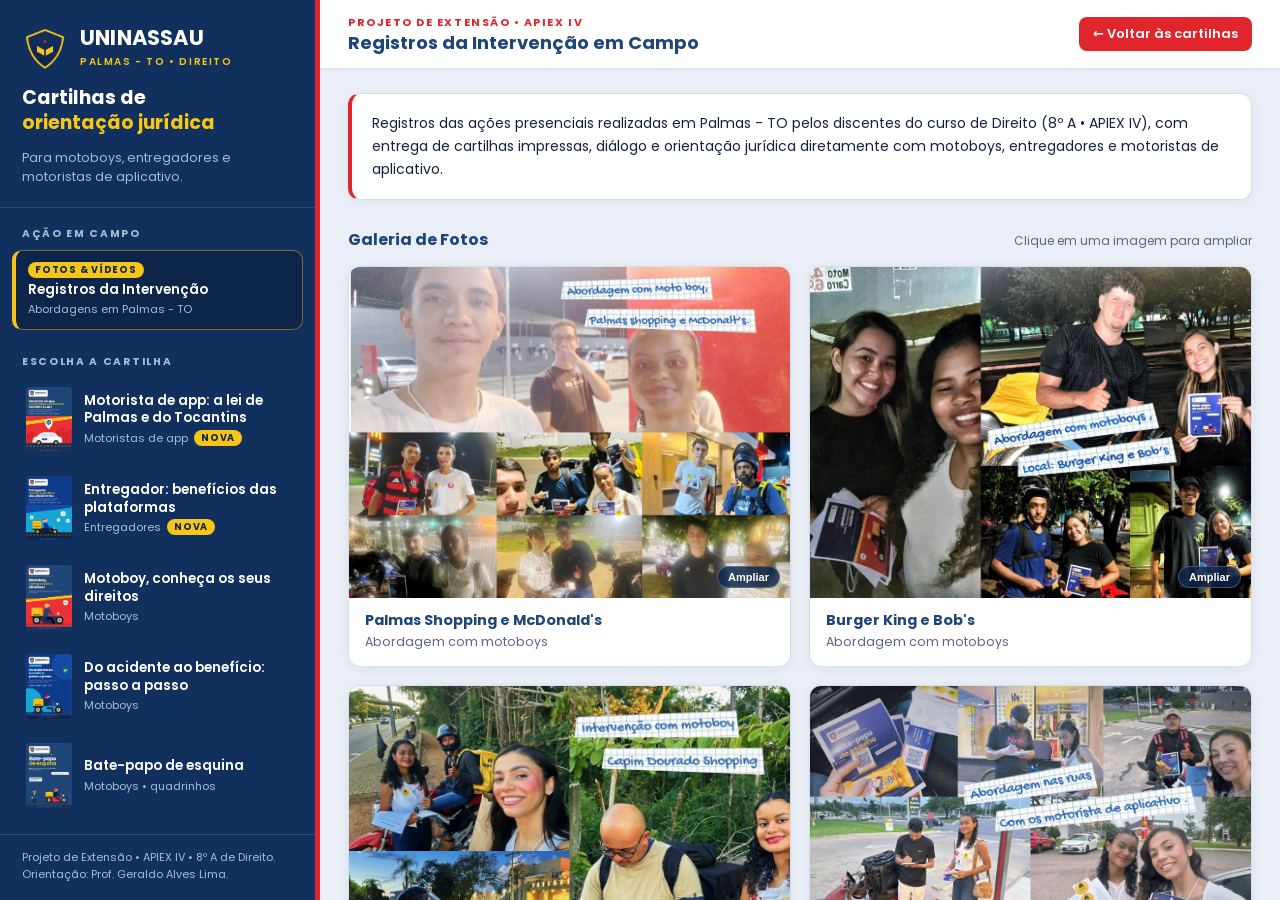
==== intervencao.html @ 4b2da6a9 "Adiciona página de registros da intervenção com fotos e vídeos" ====
<!doctype html>
<html lang="pt-BR">
<head>
<meta charset="utf-8">
<meta name="viewport" content="width=device-width, initial-scale=1, viewport-fit=cover">
<title>Registros da Intervenção • Cartilhas UNINASSAU Palmas</title>
<link rel="stylesheet" href="https://fonts.googleapis.com/css2?family=Poppins:wght@400;500;600;700&display=swap">
<style>
html { -webkit-text-size-adjust: 100%; height: 100%; }
* { box-sizing: border-box; }
body { margin: 0; height: 100%; }

:root {
  --side: #12305e; --side-2: #0c2549; --side-ink: #ffffff; --side-muted: #a9bbd9; --side-line: rgba(255,255,255,.12);
  --red: #e0262c; --yellow: #f5c518;
  --bg: #e9eef7; --surface: #ffffff; --ink: #14213d; --muted: #5a6680; --line: #d5deec; --title: #1e4678;
  --font: 'Poppins', 'Segoe UI', system-ui, sans-serif;
}

@media (prefers-color-scheme: dark) {
  :root:not([data-theme="light"]) {
    --bg: #0b1424; --surface: #142238; --ink: #eef2fa; --muted: #a3b0c8; --line: #24375a; --title: #9cbcf0;
    color-scheme: dark;
  }
}
:root[data-theme="dark"] {
  --bg: #0b1424; --surface: #142238; --ink: #eef2fa; --muted: #a3b0c8; --line: #24375a; --title: #9cbcf0;
  color-scheme: dark;
}

body {
  background: var(--bg);
  color: var(--ink);
  font-family: var(--font);
  font-size: 15px;
  line-height: 1.5;
  overflow: hidden;
}

.app {
  height: 100%;
  height: 100dvh;
  display: grid;
  grid-template-columns: 320px minmax(0, 1fr);
}

/* ---------- sidebar ---------- */
aside {
  background: var(--side);
  color: var(--side-ink);
  display: flex;
  flex-direction: column;
  min-height: 0;
  border-right: 5px solid var(--red);
  padding-left: max(0px, env(safe-area-inset-left, 0px));
  z-index: 10;
}

.brand {
  padding: 26px 22px 20px;
  display: flex;
  flex-direction: column;
  gap: 14px;
  border-bottom: 1px solid var(--side-line);
}
.logo { display: flex; align-items: center; gap: 12px; }
.logo img { width: 46px; height: auto; flex-shrink: 0; }
.logo b { display: block; font-size: 21px; letter-spacing: .01em; line-height: 1.1; }
.logo span { font-size: 10px; font-weight: 600; letter-spacing: .16em; text-transform: uppercase; color: var(--yellow); }
.brand h1 { margin: 0; font-size: 19px; line-height: 1.3; font-weight: 700; text-wrap: balance; }
.brand h1 em { font-style: normal; color: var(--yellow); }
.brand p { margin: 0; font-size: 12.5px; color: var(--side-muted); }

.label {
  padding: 18px 22px 8px;
  font-size: 10.5px;
  font-weight: 700;
  letter-spacing: .16em;
  text-transform: uppercase;
  color: var(--side-muted);
}

.side-action {
  padding: 0 12px 6px;
}

.action-link {
  display: flex;
  flex-direction: column;
  gap: 3px;
  padding: 11px 12px;
  border-radius: 10px;
  background: var(--side-2);
  border: 1px solid rgba(245, 197, 24, 0.45);
  border-left: 4px solid var(--yellow);
  color: var(--side-ink);
  text-decoration: none;
}
.action-link:focus-visible {
  outline: 3px solid var(--yellow);
  outline-offset: -3px;
}
.action-badge {
  align-self: flex-start;
  background: var(--yellow);
  color: var(--side-2);
  font-weight: 700;
  font-size: 9.5px;
  letter-spacing: .08em;
  padding: 1px 7px;
  border-radius: 99px;
}
.action-link strong { font-size: 13.5px; font-weight: 600; line-height: 1.3; }
.action-link small { font-size: 11px; color: var(--side-muted); }

nav {
  flex: 1;
  min-height: 0;
  overflow-y: auto;
  padding: 0 12px 16px;
  display: flex;
  flex-direction: column;
  gap: 6px;
  scrollbar-width: thin;
  scrollbar-color: rgba(255,255,255,.2) transparent;
}
nav::-webkit-scrollbar { width: 5px; height: 5px; }
nav::-webkit-scrollbar-thumb { background: rgba(255,255,255,.2); border-radius: 4px; }

nav a {
  display: grid;
  grid-template-columns: 46px minmax(0,1fr);
  gap: 12px;
  align-items: center;
  padding: 9px 10px;
  border-radius: 10px;
  color: var(--side-ink);
  text-decoration: none;
  border-left: 4px solid transparent;
  transition: background .15s ease, border-color .15s ease;
}
nav a:hover { background: rgba(255,255,255,.08); }
nav a:focus-visible { outline: 3px solid var(--yellow); outline-offset: -3px; }
nav img { width: 46px; aspect-ratio: 595/842; object-fit: cover; border-radius: 4px; display: block; background: rgba(255,255,255,.1); }
nav strong { display: block; font-size: 13.5px; font-weight: 600; line-height: 1.3; }
nav small { display: flex; align-items: center; gap: 6px; font-size: 11px; color: var(--side-muted); margin-top: 3px; }

.new {
  background: var(--yellow);
  color: var(--side-2);
  font-weight: 700;
  font-size: 9.5px;
  letter-spacing: .08em;
  padding: 1px 7px;
  border-radius: 99px;
}

.sidefoot {
  padding: 14px 22px 18px;
  border-top: 1px solid var(--side-line);
  font-size: 11px;
  color: var(--side-muted);
  line-height: 1.5;
}

/* ---------- main content ---------- */
main {
  min-width: 0;
  min-height: 0;
  overflow-y: auto;
  padding-right: max(0px, env(safe-area-inset-right, 0px));
  display: flex;
  flex-direction: column;
}

.bar {
  position: sticky;
  top: 0;
  z-index: 20;
  background: var(--surface);
  border-bottom: 1px solid var(--line);
  padding: 14px 28px;
  display: flex;
  flex-wrap: wrap;
  align-items: center;
  justify-content: space-between;
  gap: 12px 20px;
  box-shadow: 0 1px 3px rgba(0,0,0,.03);
}
.bar > div:first-child { min-width: 0; flex: 1 1 240px; }
.bar .kind {
  font-size: 11px;
  font-weight: 700;
  letter-spacing: .14em;
  text-transform: uppercase;
  color: var(--red);
}
.bar h2 {
  margin: 0;
  font-size: 18px;
  line-height: 1.3;
  color: var(--title);
  text-wrap: balance;
}

.acts { display: flex; gap: 8px; align-items: center; }
.acts a {
  font-size: 13px;
  font-weight: 600;
  text-decoration: none;
  padding: 7px 14px;
  border-radius: 8px;
  background: var(--red);
  color: #fff;
  transition: opacity .15s ease;
  display: inline-flex;
  align-items: center;
  gap: 6px;
}
.acts a:hover { opacity: .9; }
.acts a:focus-visible { outline: 3px solid var(--yellow); outline-offset: 2px; }

.content {
  max-width: 1080px;
  width: 100%;
  margin: 0 auto;
  padding: 24px 28px 16px;
  display: flex;
  flex-direction: column;
  gap: 28px;
}

.intro {
  background: var(--surface);
  border: 1px solid var(--line);
  border-left: 4px solid var(--red);
  border-radius: 12px;
  padding: 18px 20px;
  box-shadow: 0 2px 10px rgba(10,30,70,.05);
}
.intro p {
  margin: 0;
  font-size: 14px;
  color: var(--ink);
  line-height: 1.65;
}

.section-head {
  display: flex;
  align-items: baseline;
  justify-content: space-between;
  gap: 12px;
  margin-bottom: 14px;
}
.section-head h3 {
  margin: 0;
  font-size: 16px;
  font-weight: 700;
  color: var(--title);
}
.section-head span {
  font-size: 12px;
  color: var(--muted);
}

/* ---------- photo gallery ---------- */
.gallery {
  display: grid;
  grid-template-columns: repeat(2, minmax(0, 1fr));
  gap: 18px;
}

.photo-card {
  margin: 0;
  background: var(--surface);
  border: 1px solid var(--line);
  border-radius: 12px;
  overflow: hidden;
  box-shadow: 0 2px 12px rgba(10,30,70,.06);
  transition: transform .15s ease, box-shadow .15s ease;
}
.photo-card:hover {
  transform: translateY(-2px);
  box-shadow: 0 8px 24px rgba(10,30,70,.12);
}

.photo-btn {
  display: block;
  width: 100%;
  padding: 0;
  border: 0;
  background: #0c2549;
  cursor: zoom-in;
  position: relative;
  overflow: hidden;
}
.photo-btn:focus-visible {
  outline: 3px solid var(--yellow);
  outline-offset: -3px;
}
.photo-btn img {
  width: 100%;
  aspect-ratio: 4 / 3;
  object-fit: cover;
  display: block;
  transition: transform .25s ease;
}
.photo-card:hover .photo-btn img {
  transform: scale(1.02);
}

.zoom-pill {
  position: absolute;
  right: 10px;
  bottom: 10px;
  background: rgba(12, 37, 73, 0.84);
  color: #fff;
  font-size: 11px;
  font-weight: 600;
  padding: 4px 10px;
  border-radius: 99px;
  border: 1px solid rgba(255,255,255,.22);
  pointer-events: none;
}

.photo-card figcaption {
  padding: 13px 16px 14px;
  display: flex;
  flex-direction: column;
  gap: 3px;
}
.photo-card figcaption strong {
  font-size: 14.5px;
  color: var(--title);
  line-height: 1.3;
}
.photo-card figcaption span {
  font-size: 12.5px;
  color: var(--muted);
}

/* ---------- videos ---------- */
.videos {
  display: grid;
  grid-template-columns: repeat(2, minmax(0, 1fr));
  gap: 18px;
}

.video-card {
  background: var(--surface);
  border: 1px solid var(--line);
  border-radius: 12px;
  overflow: hidden;
  box-shadow: 0 2px 12px rgba(10,30,70,.06);
  display: flex;
  flex-direction: column;
}
.video-card video {
  width: 100%;
  aspect-ratio: 16 / 10;
  background: #081426;
  display: block;
  object-fit: contain;
}
.video-meta {
  padding: 13px 16px 14px;
  display: flex;
  flex-direction: column;
  gap: 3px;
}
.video-meta strong {
  font-size: 14.5px;
  color: var(--title);
}
.video-meta span {
  font-size: 12.5px;
  color: var(--muted);
}

.note {
  max-width: 1080px;
  width: 100%;
  margin: 8px auto 32px;
  padding: 0 28px;
  font-size: 11.5px;
  color: var(--muted);
  line-height: 1.6;
}

/* ---------- lightbox ---------- */
.lightbox {
  position: fixed;
  inset: 0;
  z-index: 100;
  background: rgba(6, 15, 32, 0.92);
  display: none;
  align-items: center;
  justify-content: center;
  padding: 20px;
}
.lightbox.open {
  display: flex;
}
.lightbox-inner {
  max-width: 1100px;
  width: 100%;
  max-height: 92dvh;
  display: flex;
  flex-direction: column;
  align-items: center;
  gap: 12px;
}
.lightbox-inner img {
  max-width: 100%;
  max-height: calc(92dvh - 80px);
  width: auto;
  height: auto;
  border-radius: 8px;
  box-shadow: 0 12px 40px rgba(0,0,0,.5);
}
.lightbox-bar {
  width: 100%;
  display: flex;
  align-items: center;
  justify-content: space-between;
  gap: 12px;
  color: #fff;
}
.lightbox-caption strong { display: block; font-size: 15px; }
.lightbox-caption span { font-size: 12.5px; color: #c7d4eb; }
.lightbox-controls { display: flex; gap: 8px; flex-shrink: 0; }
.lightbox-controls button {
  font: inherit;
  font-size: 13px;
  font-weight: 600;
  padding: 7px 12px;
  border-radius: 8px;
  border: 1px solid rgba(255,255,255,.25);
  background: rgba(255,255,255,.12);
  color: #fff;
  cursor: pointer;
}
.lightbox-controls button:hover { background: rgba(255,255,255,.22); }
.lightbox-controls button:focus-visible { outline: 3px solid var(--yellow); outline-offset: 2px; }

/* ---------- responsive ---------- */
@media (max-width: 860px) {
  body {
    overflow-y: auto;
    overflow-x: hidden;
  }
  .app {
    display: flex;
    flex-direction: column;
    height: auto;
    min-height: 100vh;
    min-height: 100dvh;
  }
  aside {
    width: 100%;
    flex: none;
    border-right: 0;
    border-bottom: 4px solid var(--red);
    padding-right: max(0px, env(safe-area-inset-right, 0px));
    position: sticky;
    top: 0;
    z-index: 30;
  }
  .brand {
    padding: 12px max(14px, env(safe-area-inset-left, 0px)) 8px;
    border-bottom: 0;
    flex-direction: row;
    align-items: center;
    justify-content: space-between;
    gap: 10px;
  }
  .logo img { width: 34px; }
  .logo b { font-size: 16px; }
  .logo span { font-size: 9px; }
  .brand h1 { font-size: 12.5px; text-align: right; max-width: 160px; line-height: 1.25; }
  .brand p, .label, .sidefoot { display: none; }

  .side-action {
    padding: 0 max(14px, env(safe-area-inset-left, 0px)) 8px;
  }
  .action-link {
    flex-direction: row;
    align-items: center;
    justify-content: space-between;
    padding: 7px 12px;
  }
  .action-link small { display: none; }
  .action-link strong { font-size: 12.5px; }

  nav {
    flex-direction: row;
    overflow-x: auto;
    overflow-y: hidden;
    padding: 2px max(14px, env(safe-area-inset-left, 0px)) 10px;
    gap: 8px;
    scroll-snap-type: x proximity;
    -webkit-overflow-scrolling: touch;
    scrollbar-width: none;
  }
  nav::-webkit-scrollbar { display: none; }
  nav a {
    flex: none;
    width: 210px;
    grid-template-columns: 36px minmax(0,1fr);
    gap: 9px;
    padding: 7px 9px;
    border-left: 0;
    border-bottom: 3px solid transparent;
    background: rgba(255,255,255,.07);
    scroll-snap-align: start;
  }
  nav img { width: 36px; }
  nav strong { font-size: 12px; }
  nav small { font-size: 10px; }

  main { flex: 1; overflow-y: visible; padding-right: 0; }
  .bar {
    padding: 10px max(14px, env(safe-area-inset-right, 0px)) 10px max(14px, env(safe-area-inset-left, 0px));
    gap: 8px 12px;
  }
  .bar .kind { font-size: 10px; }
  .bar h2 { font-size: 15px; }
  .acts a { font-size: 12px; padding: 6px 11px; white-space: nowrap; }

  .content, .note {
    padding-left: max(14px, env(safe-area-inset-left, 0px));
    padding-right: max(14px, env(safe-area-inset-right, 0px));
  }
  .gallery, .videos {
    grid-template-columns: 1fr;
  }
}

@media (max-width: 420px) {
  .brand h1 { display: none; }
  .logo b { font-size: 15px; }
  nav a { width: 185px; }
  .bar h2 { font-size: 13.5px; }
}

@media (prefers-reduced-motion: no-preference) {
  html, main { scroll-behavior: smooth; }
}
</style>
</head>
<body>
<div class="app">
  <aside>
    <div class="brand">
      <div class="logo">
        <img src="img/crest.png" alt="Brasão UNINASSAU">
        <div><b>UNINASSAU</b><span>Palmas - TO • Direito</span></div>
      </div>
      <h1>Cartilhas de <em>orientação jurídica</em></h1>
      <p>Para motoboys, entregadores e motoristas de aplicativo.</p>
    </div>

    <div class="label">Ação em campo</div>
    <div class="side-action">
      <a href="intervencao.html" class="action-link" aria-current="page">
        <span class="action-badge">FOTOS &amp; VÍDEOS</span>
        <strong>Registros da Intervenção</strong>
        <small>Abordagens em Palmas - TO</small>
      </a>
    </div>

    <div class="label">Escolha a cartilha</div>
    <nav id="nav" aria-label="Cartilhas"></nav>
    <div class="sidefoot">Projeto de Extensão • APIEX IV • 8º A de Direito. Orientação: Prof. Geraldo Alves Lima.</div>
  </aside>

  <main id="main">
    <div class="bar">
      <div>
        <div class="kind">Projeto de Extensão • APIEX IV</div>
        <h2>Registros da Intervenção em Campo</h2>
      </div>
      <div class="acts">
        <a href="index.html">← Voltar às cartilhas</a>
      </div>
    </div>

    <div class="content">
      <section class="intro" aria-label="Sobre a intervenção">
        <p>Registros das ações presenciais realizadas em Palmas - TO pelos discentes do curso de Direito (8º A • APIEX IV), com entrega de cartilhas impressas, diálogo e orientação jurídica diretamente com motoboys, entregadores e motoristas de aplicativo.</p>
      </section>

      <section aria-labelledby="fotos-titulo">
        <div class="section-head">
          <h3 id="fotos-titulo">Galeria de Fotos</h3>
          <span>Clique em uma imagem para ampliar</span>
        </div>
        <div class="gallery" id="gallery"></div>
      </section>

      <section aria-labelledby="videos-titulo">
        <div class="section-head">
          <h3 id="videos-titulo">Registros em Vídeo</h3>
          <span>2 vídeos da ação em campo</span>
        </div>
        <div class="videos">
          <article class="video-card">
            <video controls playsinline preload="metadata">
              <source src="intervencao/intervencao-video-1.mp4" type="video/mp4">
              Seu navegador não suporta a reprodução de vídeo.
            </video>
            <div class="video-meta">
              <strong>Registro em vídeo 1</strong>
              <span>Abordagem e entrega de cartilhas em campo</span>
            </div>
          </article>

          <article class="video-card">
            <video controls playsinline preload="metadata">
              <source src="intervencao/intervencao-video-2.mp4" type="video/mp4">
              Seu navegador não suporta a reprodução de vídeo.
            </video>
            <div class="video-meta">
              <strong>Registro em vídeo 2</strong>
              <span>Ação de orientação jurídica com trabalhadores</span>
            </div>
          </article>
        </div>
      </section>
    </div>

    <p class="note">Material informativo de extensão universitária, elaborado por discentes do curso de Direito (APIEX IV). Não substitui a orientação de um advogado ou defensor para o seu caso.</p>
  </main>
</div>

<div class="lightbox" id="lightbox" role="dialog" aria-modal="true" aria-labelledby="lb-title">
  <div class="lightbox-inner">
    <img id="lb-img" src="" alt="">
    <div class="lightbox-bar">
      <div class="lightbox-caption">
        <strong id="lb-title"></strong>
        <span id="lb-sub"></span>
      </div>
      <div class="lightbox-controls">
        <button type="button" id="lb-prev" aria-label="Foto anterior">← Anterior</button>
        <button type="button" id="lb-next" aria-label="Próxima foto">Próxima →</button>
        <button type="button" id="lb-close" aria-label="Fechar ampliação">Fechar ✕</button>
      </div>
    </div>
  </div>
</div>

<script>
const BOOKS = [
  { key: 'motorista-de-app', file: 'Cartilha_Motorista_de_App_Palmas_Tocantins_UNINASSAU_v1', title: 'Motorista de app: a lei de Palmas e do Tocantins', kind: 'Motoristas de app', isNew: true },
  { key: 'entregador', file: 'Cartilha_Beneficios_Entregadores_UNINASSAU_v1', title: 'Entregador: benefícios das plataformas', kind: 'Entregadores', isNew: true },
  { key: 'motoboy-direitos', file: 'Cartilha_Estrada_Segura_UNINASSAU_v3', title: 'Motoboy, conheça os seus direitos', kind: 'Motoboys' },
  { key: 'passo-a-passo', file: 'Cartilha_Passo_a_Passo_UNINASSAU_v3', title: 'Do acidente ao benefício: passo a passo', kind: 'Motoboys' },
  { key: 'bate-papo', file: 'Cartilha_Bate_Papo_de_Esquina_UNINASSAU_v3', title: 'Bate-papo de esquina', kind: 'Motoboys • quadrinhos' },
];

const PHOTOS = [
  {
    src: 'intervencao/palmas-shopping-mcdonalds.jpg',
    title: 'Palmas Shopping e McDonald\'s',
    sub: 'Abordagem com motoboys'
  },
  {
    src: 'intervencao/burger-king-bobs.jpg',
    title: 'Burger King e Bob\'s',
    sub: 'Abordagem com motoboys'
  },
  {
    src: 'intervencao/capim-dourado-shopping.jpg',
    title: 'Capim Dourado Shopping',
    sub: 'Intervenção com motoboys • 14 de novembro de 2026'
  },
  {
    src: 'intervencao/abordagem-ruas-app.jpg',
    title: 'Abordagem nas ruas',
    sub: 'Com motoristas de aplicativo'
  }
];

const $ = id => document.getElementById(id);

$('nav').innerHTML = BOOKS.map(b => `
  <a href="index.html#${b.key}">
    <img src="img/${b.file}.png" alt="" loading="lazy">
    <span><strong>${b.title}</strong><small>${b.kind}${b.isNew ? ' <span class="new">NOVA</span>' : ''}</small></span>
  </a>`).join('');

$('gallery').innerHTML = PHOTOS.map((p, idx) => `
  <figure class="photo-card">
    <button type="button" class="photo-btn" data-idx="${idx}" aria-label="Ampliar foto: ${p.title}">
      <img src="${p.src}" alt="${p.title} — ${p.sub}" loading="lazy">
      <span class="zoom-pill">Ampliar</span>
    </button>
    <figcaption>
      <strong>${p.title}</strong>
      <span>${p.sub}</span>
    </figcaption>
  </figure>`).join('');

let currentIdx = 0;

function openLightbox(idx) {
  currentIdx = (idx + PHOTOS.length) % PHOTOS.length;
  const p = PHOTOS[currentIdx];
  $('lb-img').src = p.src;
  $('lb-img').alt = `${p.title} — ${p.sub}`;
  $('lb-title').textContent = p.title;
  $('lb-sub').textContent = p.sub;
  $('lightbox').classList.add('open');
}

function closeLightbox() {
  $('lightbox').classList.remove('open');
}

$('gallery').addEventListener('click', e => {
  const btn = e.target.closest('.photo-btn');
  if (!btn) return;
  openLightbox(Number(btn.dataset.idx));
});

$('lb-prev').addEventListener('click', () => openLightbox(currentIdx - 1));
$('lb-next').addEventListener('click', () => openLightbox(currentIdx + 1));
$('lb-close').addEventListener('click', closeLightbox);

$('lightbox').addEventListener('click', e => {
  if (e.target === $('lightbox')) closeLightbox();
});

document.addEventListener('keydown', e => {
  if (!$('lightbox').classList.contains('open')) return;
  if (e.key === 'Escape') closeLightbox();
  if (e.key === 'ArrowLeft') openLightbox(currentIdx - 1);
  if (e.key === 'ArrowRight') openLightbox(currentIdx + 1);
});
</script>
</body>
</html>
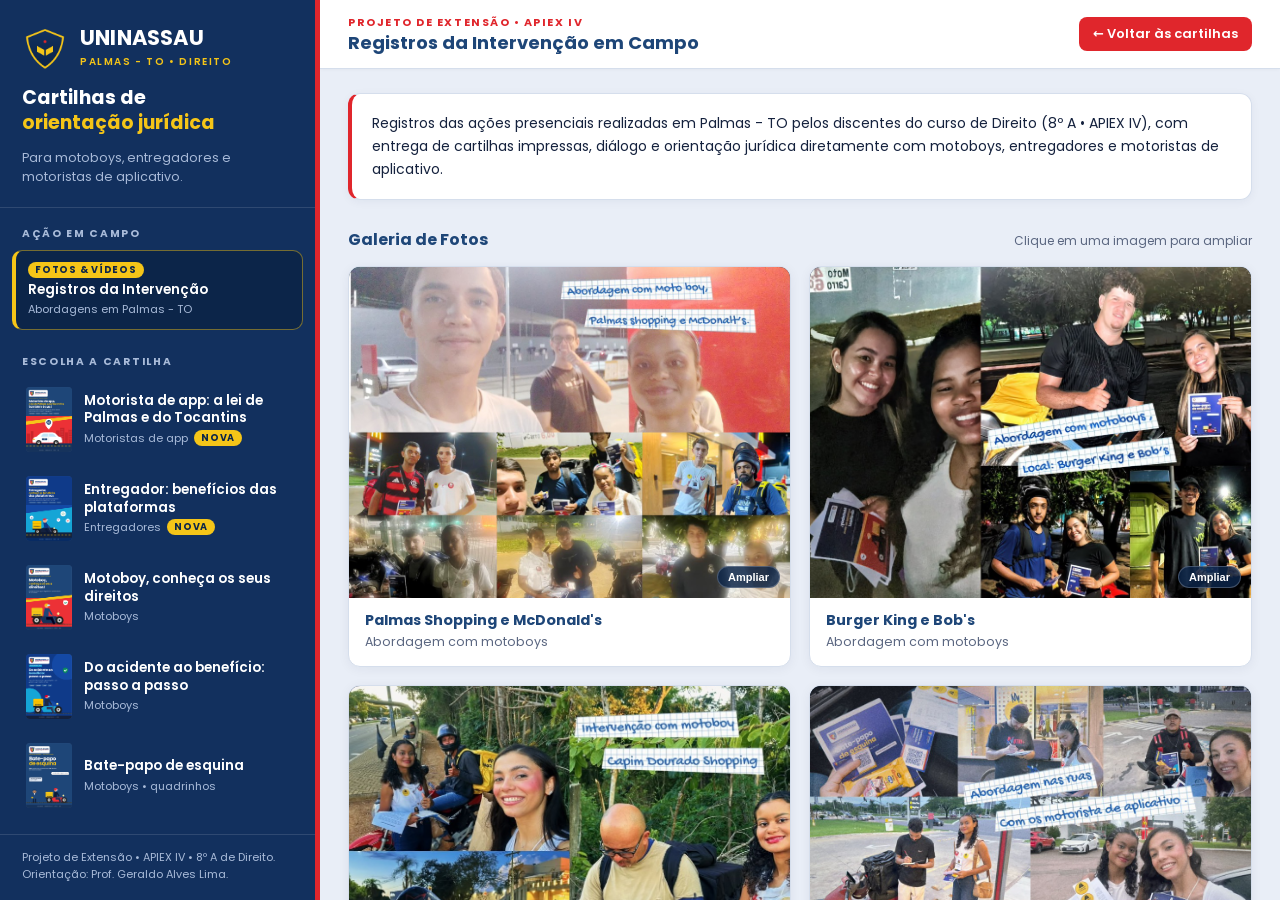
==== commit d1d43f7e: "Melhora responsividade no mobile e tablet" ====
--- a/intervencao.html
+++ b/intervencao.html
@@ -247,9 +247,10 @@
 
 .section-head {
   display: flex;
+  flex-wrap: wrap;
   align-items: baseline;
   justify-content: space-between;
-  gap: 12px;
+  gap: 4px 12px;
   margin-bottom: 14px;
 }
 .section-head h3 {
@@ -266,7 +267,7 @@
 /* ---------- photo gallery ---------- */
 .gallery {
   display: grid;
-  grid-template-columns: repeat(2, minmax(0, 1fr));
+  grid-template-columns: repeat(auto-fit, minmax(min(100%, 320px), 1fr));
   gap: 18px;
 }
 
@@ -342,7 +343,7 @@
 /* ---------- videos ---------- */
 .videos {
   display: grid;
-  grid-template-columns: repeat(2, minmax(0, 1fr));
+  grid-template-columns: repeat(auto-fit, minmax(min(100%, 320px), 1fr));
   gap: 18px;
 }
 
@@ -357,7 +358,8 @@
 }
 .video-card video {
   width: 100%;
-  aspect-ratio: 16 / 10;
+  height: auto;
+  max-height: 70dvh;
   background: #081426;
   display: block;
   object-fit: contain;
@@ -444,6 +446,16 @@
 .lightbox-controls button:focus-visible { outline: 3px solid var(--yellow); outline-offset: 2px; }
 
 /* ---------- responsive ---------- */
+@media (max-width: 1040px) {
+  .app {
+    grid-template-columns: 270px minmax(0, 1fr);
+  }
+  .bar, .content, .note {
+    padding-left: 20px;
+    padding-right: 20px;
+  }
+}
+
 @media (max-width: 860px) {
   body {
     overflow-y: auto;
@@ -462,9 +474,8 @@
     border-right: 0;
     border-bottom: 4px solid var(--red);
     padding-right: max(0px, env(safe-area-inset-right, 0px));
-    position: sticky;
-    top: 0;
-    z-index: 30;
+    position: relative;
+    z-index: 15;
   }
   .brand {
     padding: 12px max(14px, env(safe-area-inset-left, 0px)) 8px;
@@ -531,8 +542,32 @@
     padding-left: max(14px, env(safe-area-inset-left, 0px));
     padding-right: max(14px, env(safe-area-inset-right, 0px));
   }
+  .content {
+    padding-top: 16px;
+    gap: 22px;
+  }
   .gallery, .videos {
     grid-template-columns: 1fr;
+    gap: 14px;
+  }
+  .lightbox {
+    padding: 12px;
+  }
+  .lightbox-inner img {
+    max-height: calc(92dvh - 130px);
+  }
+  .lightbox-bar {
+    flex-direction: column;
+    align-items: stretch;
+    gap: 10px;
+  }
+  .lightbox-controls {
+    width: 100%;
+  }
+  .lightbox-controls button {
+    flex: 1;
+    padding: 9px 8px;
+    font-size: 12.5px;
   }
 }
 
@@ -541,6 +576,12 @@
   .logo b { font-size: 15px; }
   nav a { width: 185px; }
   .bar h2 { font-size: 13.5px; }
+  .action-link {
+    gap: 6px;
+    padding: 7px 10px;
+  }
+  .action-link strong { font-size: 12px; }
+  .action-badge { font-size: 8.5px; padding: 1px 6px; }
 }
 
 @media (prefers-reduced-motion: no-preference) {
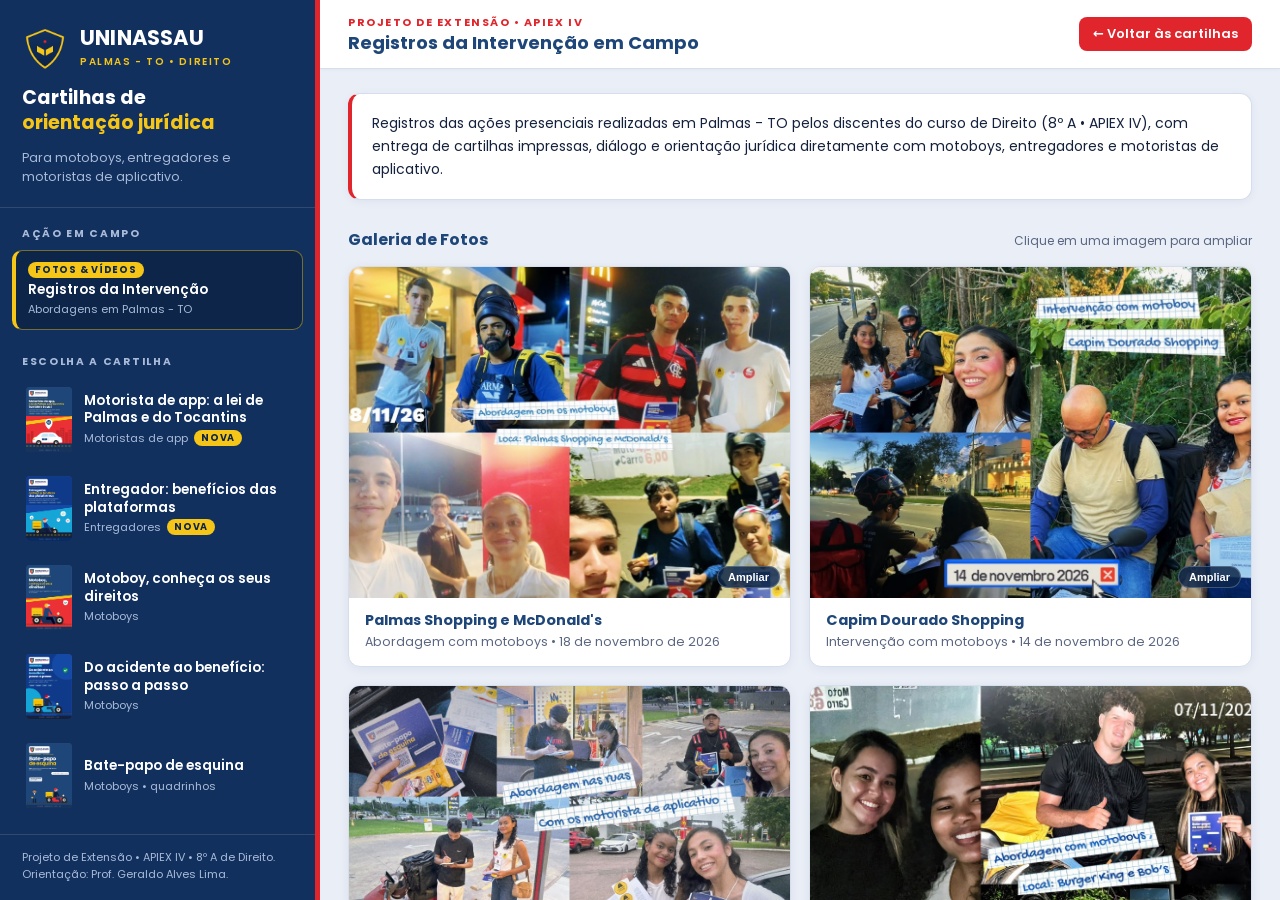
==== commit f5010de4: "Atualiza fotos e vídeos da intervenção e adiciona vídeo principal" ====
--- a/intervencao.html
+++ b/intervencao.html
@@ -356,6 +356,23 @@
   display: flex;
   flex-direction: column;
 }
+.video-card.featured {
+  grid-column: 1 / -1;
+  border-top: 4px solid var(--red);
+}
+.video-badge {
+  display: inline-block;
+  align-self: flex-start;
+  background: var(--red);
+  color: #fff;
+  font-size: 10px;
+  font-weight: 700;
+  letter-spacing: .1em;
+  text-transform: uppercase;
+  padding: 2px 8px;
+  border-radius: 99px;
+  margin-bottom: 4px;
+}
 .video-card video {
   width: 100%;
   height: auto;
@@ -642,9 +659,21 @@
       <section aria-labelledby="videos-titulo">
         <div class="section-head">
           <h3 id="videos-titulo">Registros em Vídeo</h3>
-          <span>2 vídeos da ação em campo</span>
+          <span>3 vídeos da ação em campo</span>
         </div>
         <div class="videos">
+          <article class="video-card featured">
+            <video controls playsinline preload="metadata">
+              <source src="intervencao/intervencao-video-principal.mp4" type="video/mp4">
+              Seu navegador não suporta a reprodução de vídeo.
+            </video>
+            <div class="video-meta">
+              <span class="video-badge">Vídeo principal</span>
+              <strong>Registro principal da intervenção</strong>
+              <span>Resumo da ação em campo e orientação jurídica em Palmas - TO</span>
+            </div>
+          </article>
+
           <article class="video-card">
             <video controls playsinline preload="metadata">
               <source src="intervencao/intervencao-video-1.mp4" type="video/mp4">
@@ -704,12 +733,7 @@
   {
     src: 'intervencao/palmas-shopping-mcdonalds.jpg',
     title: 'Palmas Shopping e McDonald\'s',
-    sub: 'Abordagem com motoboys'
-  },
-  {
-    src: 'intervencao/burger-king-bobs.jpg',
-    title: 'Burger King e Bob\'s',
-    sub: 'Abordagem com motoboys'
+    sub: 'Abordagem com motoboys • 18 de novembro de 2026'
   },
   {
     src: 'intervencao/capim-dourado-shopping.jpg',
@@ -719,7 +743,12 @@
   {
     src: 'intervencao/abordagem-ruas-app.jpg',
     title: 'Abordagem nas ruas',
-    sub: 'Com motoristas de aplicativo'
+    sub: 'Com motoristas de aplicativo • 08 de novembro de 2026'
+  },
+  {
+    src: 'intervencao/burger-king-bobs.jpg',
+    title: 'Burger King e Bob\'s',
+    sub: 'Abordagem com motoboys • 07 de novembro de 2026'
   }
 ];
 
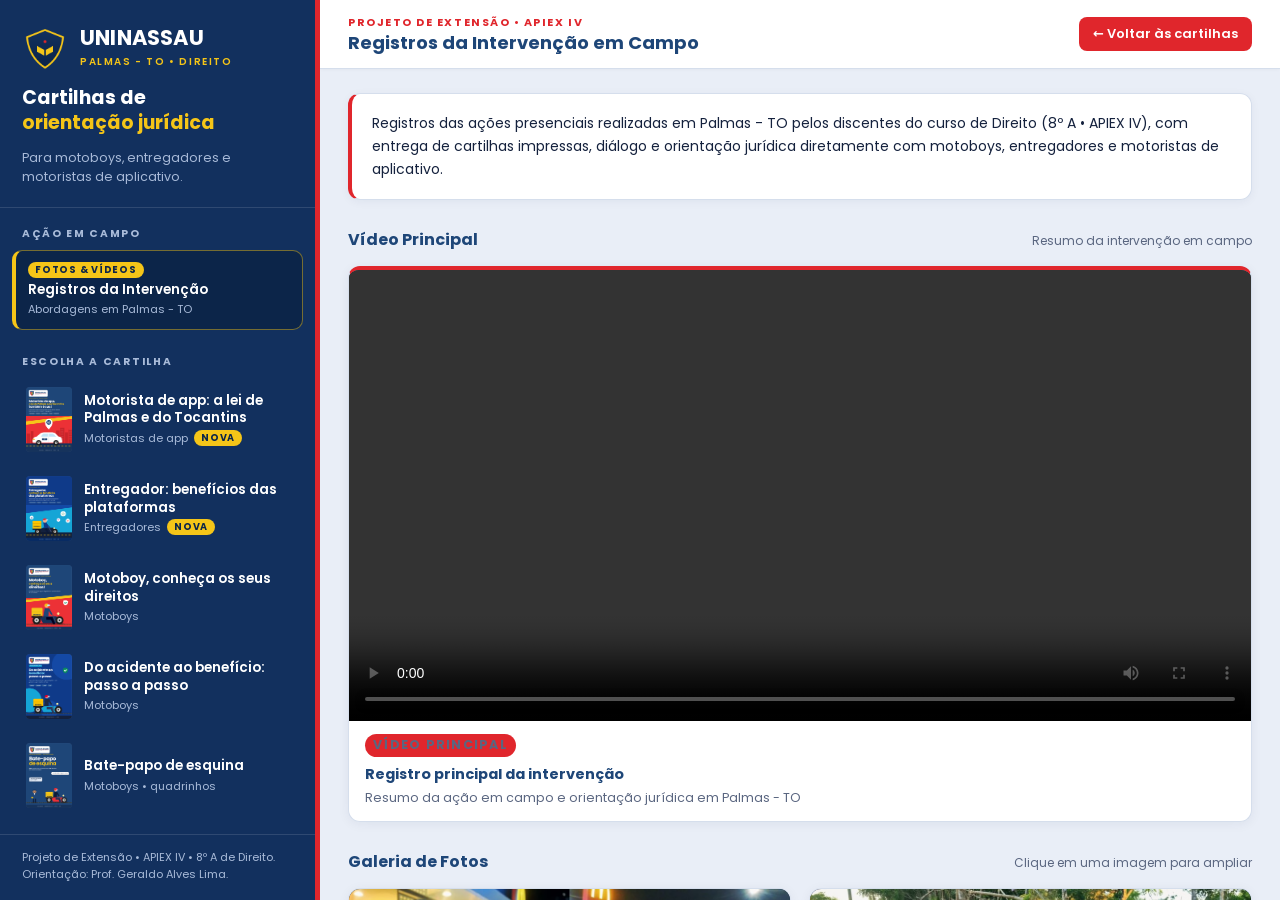
==== commit 2eddda5f: "Adiciona 12 fotos à galeria e move vídeo principal para o topo" ====
--- a/intervencao.html
+++ b/intervencao.html
@@ -303,6 +303,7 @@
   width: 100%;
   aspect-ratio: 4 / 3;
   object-fit: cover;
+  object-position: center 20%;
   display: block;
   transition: transform .25s ease;
 }
@@ -648,6 +649,24 @@
         <p>Registros das ações presenciais realizadas em Palmas - TO pelos discentes do curso de Direito (8º A • APIEX IV), com entrega de cartilhas impressas, diálogo e orientação jurídica diretamente com motoboys, entregadores e motoristas de aplicativo.</p>
       </section>
 
+      <section aria-labelledby="video-principal-titulo">
+        <div class="section-head">
+          <h3 id="video-principal-titulo">Vídeo Principal</h3>
+          <span>Resumo da intervenção em campo</span>
+        </div>
+        <article class="video-card featured">
+          <video controls playsinline preload="metadata">
+            <source src="intervencao/intervencao-video-principal.mp4" type="video/mp4">
+            Seu navegador não suporta a reprodução de vídeo.
+          </video>
+          <div class="video-meta">
+            <span class="video-badge">Vídeo principal</span>
+            <strong>Registro principal da intervenção</strong>
+            <span>Resumo da ação em campo e orientação jurídica em Palmas - TO</span>
+          </div>
+        </article>
+      </section>
+
       <section aria-labelledby="fotos-titulo">
         <div class="section-head">
           <h3 id="fotos-titulo">Galeria de Fotos</h3>
@@ -658,22 +677,10 @@
 
       <section aria-labelledby="videos-titulo">
         <div class="section-head">
-          <h3 id="videos-titulo">Registros em Vídeo</h3>
-          <span>3 vídeos da ação em campo</span>
+          <h3 id="videos-titulo">Outros Registros em Vídeo</h3>
+          <span>2 vídeos da ação em campo</span>
         </div>
         <div class="videos">
-          <article class="video-card featured">
-            <video controls playsinline preload="metadata">
-              <source src="intervencao/intervencao-video-principal.mp4" type="video/mp4">
-              Seu navegador não suporta a reprodução de vídeo.
-            </video>
-            <div class="video-meta">
-              <span class="video-badge">Vídeo principal</span>
-              <strong>Registro principal da intervenção</strong>
-              <span>Resumo da ação em campo e orientação jurídica em Palmas - TO</span>
-            </div>
-          </article>
-
           <article class="video-card">
             <video controls playsinline preload="metadata">
               <source src="intervencao/intervencao-video-1.mp4" type="video/mp4">
@@ -749,6 +756,66 @@
     src: 'intervencao/burger-king-bobs.jpg',
     title: 'Burger King e Bob\'s',
     sub: 'Abordagem com motoboys • 07 de novembro de 2026'
+  },
+  {
+    src: 'intervencao/registro-01.jpg',
+    title: 'Equipe em campo',
+    sub: 'Distribuição de cartilhas no ponto de apoio'
+  },
+  {
+    src: 'intervencao/registro-02.jpg',
+    title: 'Entrega de cartilha',
+    sub: 'Bate-papo de esquina com motoboy'
+  },
+  {
+    src: 'intervencao/registro-03.jpg',
+    title: 'Orientação com entregador',
+    sub: 'Entrega da cartilha Bate-papo de esquina'
+  },
+  {
+    src: 'intervencao/registro-04.jpg',
+    title: 'Abordagem noturna',
+    sub: 'Entrega da cartilha Do acidente ao benefício'
+  },
+  {
+    src: 'intervencao/registro-05.jpg',
+    title: 'Drive-thru McDonald\'s',
+    sub: 'Registro de abordagem com entregador'
+  },
+  {
+    src: 'intervencao/registro-06.jpg',
+    title: 'Equipe nas ruas',
+    sub: 'Adesivos Trânsito Seguro e cartilhas'
+  },
+  {
+    src: 'intervencao/registro-07.jpg',
+    title: 'Abordagem no McDonald\'s',
+    sub: 'Entrega de cartilhas e kit informativo'
+  },
+  {
+    src: 'intervencao/registro-08.jpg',
+    title: 'Abordagem noturna',
+    sub: 'Entrega da cartilha Do acidente ao benefício'
+  },
+  {
+    src: 'intervencao/registro-09.jpg',
+    title: 'McDonald\'s',
+    sub: 'Entrega da cartilha Motoboy, conheça os seus direitos'
+  },
+  {
+    src: 'intervencao/registro-10.jpg',
+    title: 'McDonald\'s',
+    sub: 'Atendimento e orientação com entregador'
+  },
+  {
+    src: 'intervencao/registro-11.jpg',
+    title: 'Abordagem com motoboys',
+    sub: 'Entrega de cartilhas e lanches'
+  },
+  {
+    src: 'intervencao/registro-12.jpg',
+    title: 'McDonald\'s',
+    sub: 'Entrega da cartilha Entregador: benefícios das plataformas'
   }
 ];
 
